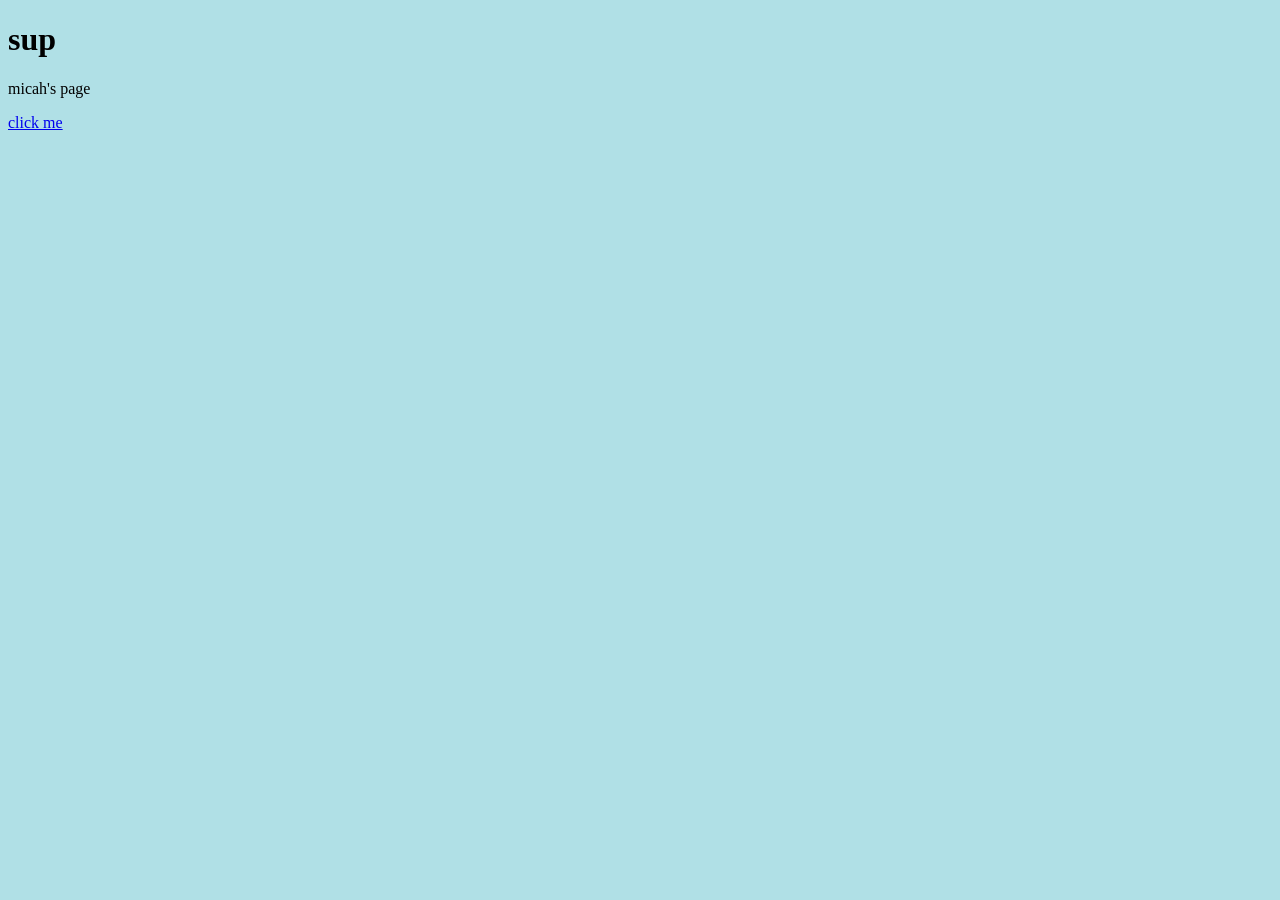
==== index.html @ 3bbbc45b "Update index.html" ====
<!DOCTYPE html>
<html lang="en">
    
<head>
    <meta charset="UTF-8">
    <meta name="viewport" content="width=device-width, initial-scale=1.0">
    <title>micah page</title>
    <link rel="icon" type="image/x-icon" href="images/nene.ico">
</head>

<body style="background-color:powderblue;">
    <h1>sup</h1>
    <p>micah's page</p>

    <a href="about.html">click me</a>

        <!-- BACKGROUND MUSIC -->
    <audio id="backgroundMusic" loop>
        <source src="audio/ddrhodes.mp3" type="audio/mpeg">
    </audio>

    <script>
        const music = document.getElementById("backgroundMusic");
        music.volume = 0.15;

        document.addEventListener("click", function() {
            music.play();
        }, { once: true });
    </script>
</body>

</html>
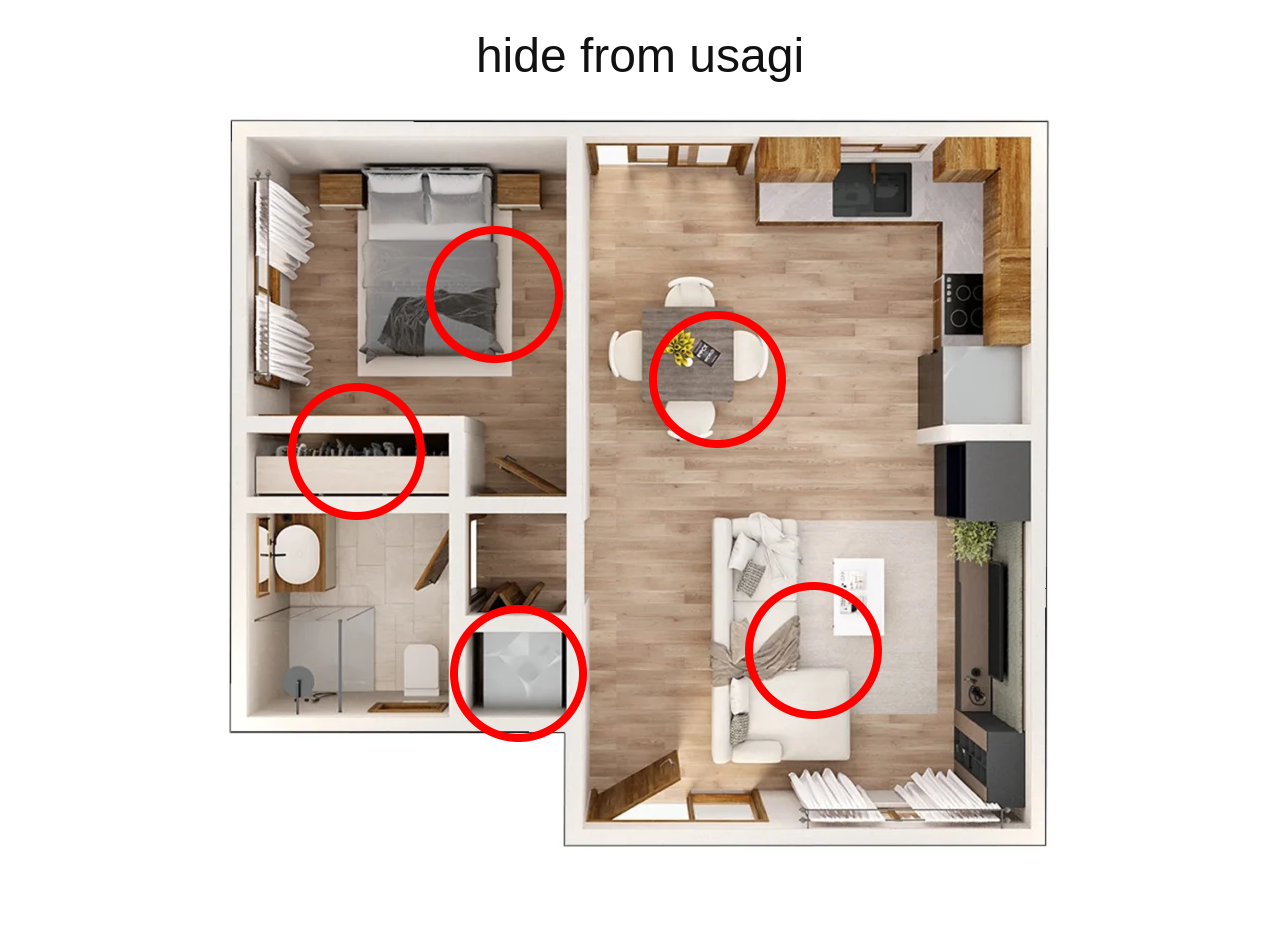
==== commit ff395328: "Update index.html" ====
--- a/index.html
+++ b/index.html
@@ -1,32 +1,143 @@
-<!DOCTYPE html>
+<!doctype html>
 <html lang="en">
-    
 <head>
-    <meta charset="UTF-8">
-    <meta name="viewport" content="width=device-width, initial-scale=1.0">
-    <title>micah page</title>
-    <link rel="icon" type="image/x-icon" href="images/nene.ico">
+  <meta charset="UTF-8">
+  <meta name="viewport" content="width=device-width, initial-scale=1.0">
+  <title>hide from usagi</title>
+
+  <style>
+    * {
+      box-sizing: border-box;
+    }
+
+    body {
+      margin: 0;
+      min-height: 100vh;
+      background: #fff;
+      color: #111;
+      font-family: Arial, sans-serif;
+    }
+
+    h1 {
+      margin: 28px 0 22px;
+      text-align: center;
+      font-size: clamp(1.8rem, 4vw, 3rem);
+      font-weight: 400;
+    }
+
+    .image-wrap {
+      position: relative;
+      width: min(842px, 94vw);
+      margin: 0 auto 28px;
+    }
+
+    .image-wrap img {
+      display: block;
+      width: 100%;
+      height: auto;
+    }
+
+    .circle {
+      position: absolute;
+      width: 15%;
+      aspect-ratio: 1;
+      border: 0;
+      background: transparent;
+      cursor: pointer;
+    }
+
+    .circle::after {
+      position: absolute;
+      top: 50%;
+      width: max-content;
+      padding: 5px 9px;
+      color: #111;
+      background: #fff;
+      font-size: 1rem;
+      opacity: 0;
+      pointer-events: none;
+      transition: opacity 0.15s ease;
+    }
+
+    .circle:hover::after,
+    .circle:focus-visible::after {
+      opacity: 1;
+    }
+
+    .circle:focus-visible {
+      outline: 2px solid #111;
+      outline-offset: 3px;
+    }
+
+    .circle-1 {
+      left: 24%;
+      top: 16%;
+    }
+
+    .circle-2 {
+      left: 51%;
+      top: 27%;
+    }
+
+    .circle-3 {
+      left: 8%;
+      top: 39%;
+    }
+
+    .circle-4 {
+      left: 27%;
+      top: 67%;
+    }
+
+    .circle-5 {
+      left: 63%;
+      top: 65%;
+    }
+
+    .circle-1::after,
+    .circle-2::after,
+    .circle-4::after {
+      left: calc(100% + 12px);
+    }
+
+    .circle-3::after,
+    .circle-5::after {
+      right: calc(100% + 12px);
+    }
+
+    .circle-1::after {
+      content: "circle 1";
+    }
+
+    .circle-2::after {
+      content: "circle 2";
+    }
+
+    .circle-3::after {
+      content: "circle 3";
+    }
+
+    .circle-4::after {
+      content: "circle 4";
+    }
+
+    .circle-5::after {
+      content: "circle 5";
+    }
+  </style>
 </head>
 
-<body style="background-color:powderblue;">
-    <h1>sup</h1>
-    <p>micah's page</p>
+<body>
+  <h1>hide from usagi</h1>
 
-    <a href="about.html">click me</a>
+  <div class="image-wrap">
+    <img src="images/house1.png" alt="Floor plan with five red circles">
 
-        <!-- BACKGROUND MUSIC -->
-    <audio id="backgroundMusic" loop>
-        <source src="audio/ddrhodes.mp3" type="audio/mpeg">
-    </audio>
-
-    <script>
-        const music = document.getElementById("backgroundMusic");
-        music.volume = 0.15;
-
-        document.addEventListener("click", function() {
-            music.play();
-        }, { once: true });
-    </script>
+    <a class="circle circle-1" href="#circle-1" aria-label="Circle 1"></a>
+    <a class="circle circle-2" href="#circle-2" aria-label="Circle 2"></a>
+    <a class="circle circle-3" href="#circle-3" aria-label="Circle 3"></a>
+    <a class="circle circle-4" href="#circle-4" aria-label="Circle 4"></a>
+    <a class="circle circle-5" href="#circle-5" aria-label="Circle 5"></a>
+  </div>
 </body>
-
 </html>
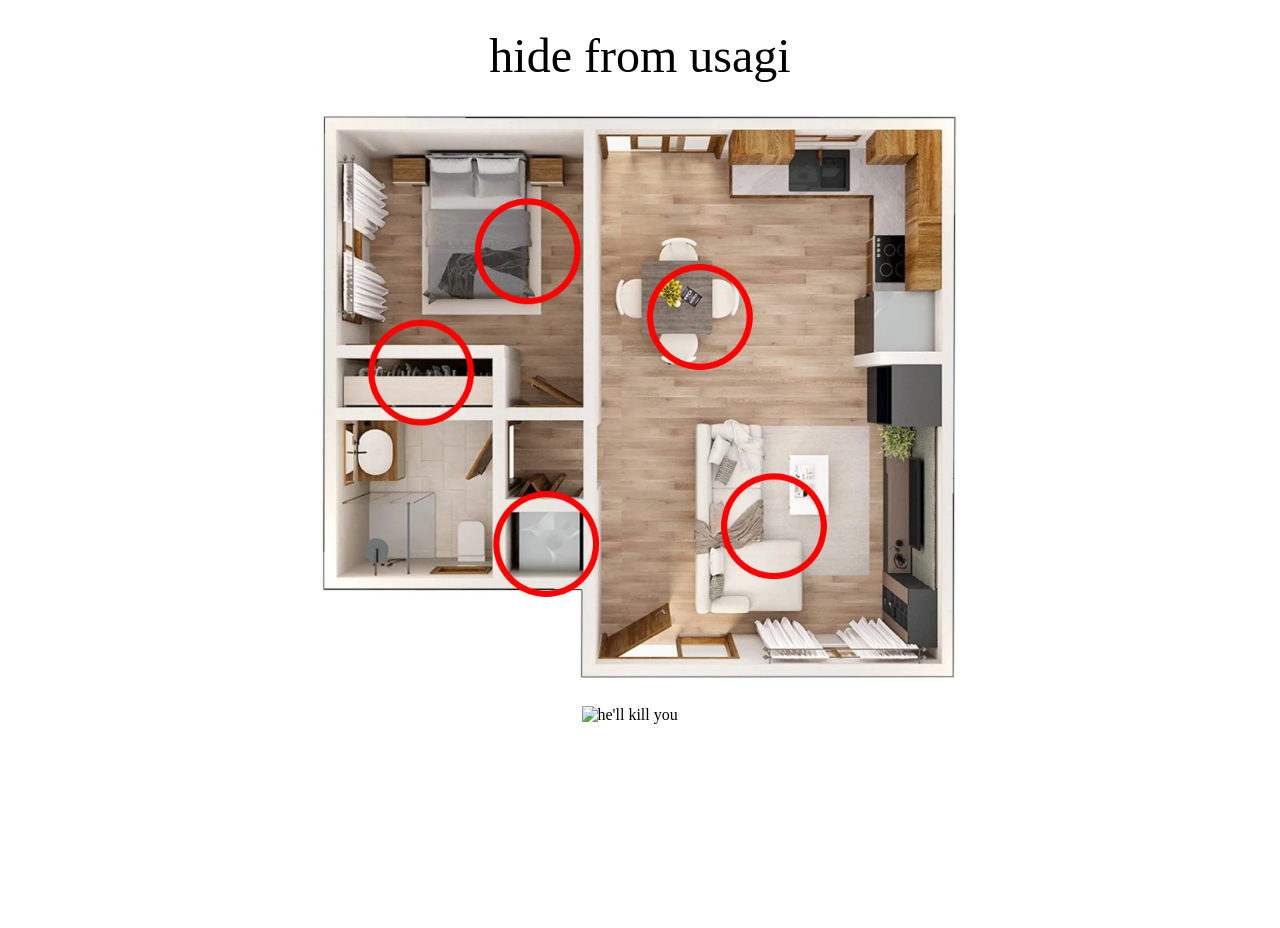
==== commit 42674177: "Update index.html" ====
--- a/index.html
+++ b/index.html
@@ -13,9 +13,6 @@
     body {
       margin: 0;
       min-height: 100vh;
-      background: #fff;
-      color: #111;
-      font-family: Arial, sans-serif;
     }
 
     h1 {
@@ -26,15 +23,25 @@
     }
 
     .image-wrap {
-      position: relative;
-      width: min(842px, 94vw);
+      width: min(650px, 82vw);
       margin: 0 auto 28px;
     }
 
-    .image-wrap img {
+    .map-wrap {
+      position: relative;
+    }
+
+    .map-wrap > img {
       display: block;
       width: 100%;
       height: auto;
+    }
+
+    .image-wrap img.fatsagi {
+      display: block;
+      width: 18%;
+      height: auto;
+      margin: 18px auto 0;
     }
 
     .circle {
@@ -56,7 +63,7 @@
       font-size: 1rem;
       opacity: 0;
       pointer-events: none;
-      transition: opacity 0.15s ease;
+      transition: none;
     }
 
     .circle:hover::after,
@@ -106,23 +113,23 @@
     }
 
     .circle-1::after {
-      content: "circle 1";
+      content: "hide under the bed";
     }
 
     .circle-2::after {
-      content: "circle 2";
+      content: "hide under the table";
     }
 
     .circle-3::after {
-      content: "circle 3";
+      content: "hide in the closet";
     }
 
     .circle-4::after {
-      content: "circle 4";
+      content: "hide in the washer/dryer";
     }
 
     .circle-5::after {
-      content: "circle 5";
+      content: "hide under the couch";
     }
   </style>
 </head>
@@ -131,13 +138,17 @@
   <h1>hide from usagi</h1>
 
   <div class="image-wrap">
-    <img src="images/house1.png" alt="Floor plan with five red circles">
+    <div class="map-wrap">
+      <img src="images/house1.png">
 
-    <a class="circle circle-1" href="#circle-1" aria-label="Circle 1"></a>
-    <a class="circle circle-2" href="#circle-2" aria-label="Circle 2"></a>
-    <a class="circle circle-3" href="#circle-3" aria-label="Circle 3"></a>
-    <a class="circle circle-4" href="#circle-4" aria-label="Circle 4"></a>
-    <a class="circle circle-5" href="#circle-5" aria-label="Circle 5"></a>
+      <a class="circle circle-1" href="#circle-1" aria-label="hide under the bed"></a>
+      <a class="circle circle-2" href="#circle-2" aria-label="hide under the table"></a>
+      <a class="circle circle-3" href="#circle-3" aria-label="hide in the closet"></a>
+      <a class="circle circle-4" href="#circle-4" aria-label="hide in the washer/dryer"></a>
+      <a class="circle circle-5" href="#circle-5" aria-label="hide under the couch"></a>
+    </div>
+
+    <img class="fatsagi" src="fatsagi.png" alt="he'll kill you">
   </div>
 </body>
 </html>
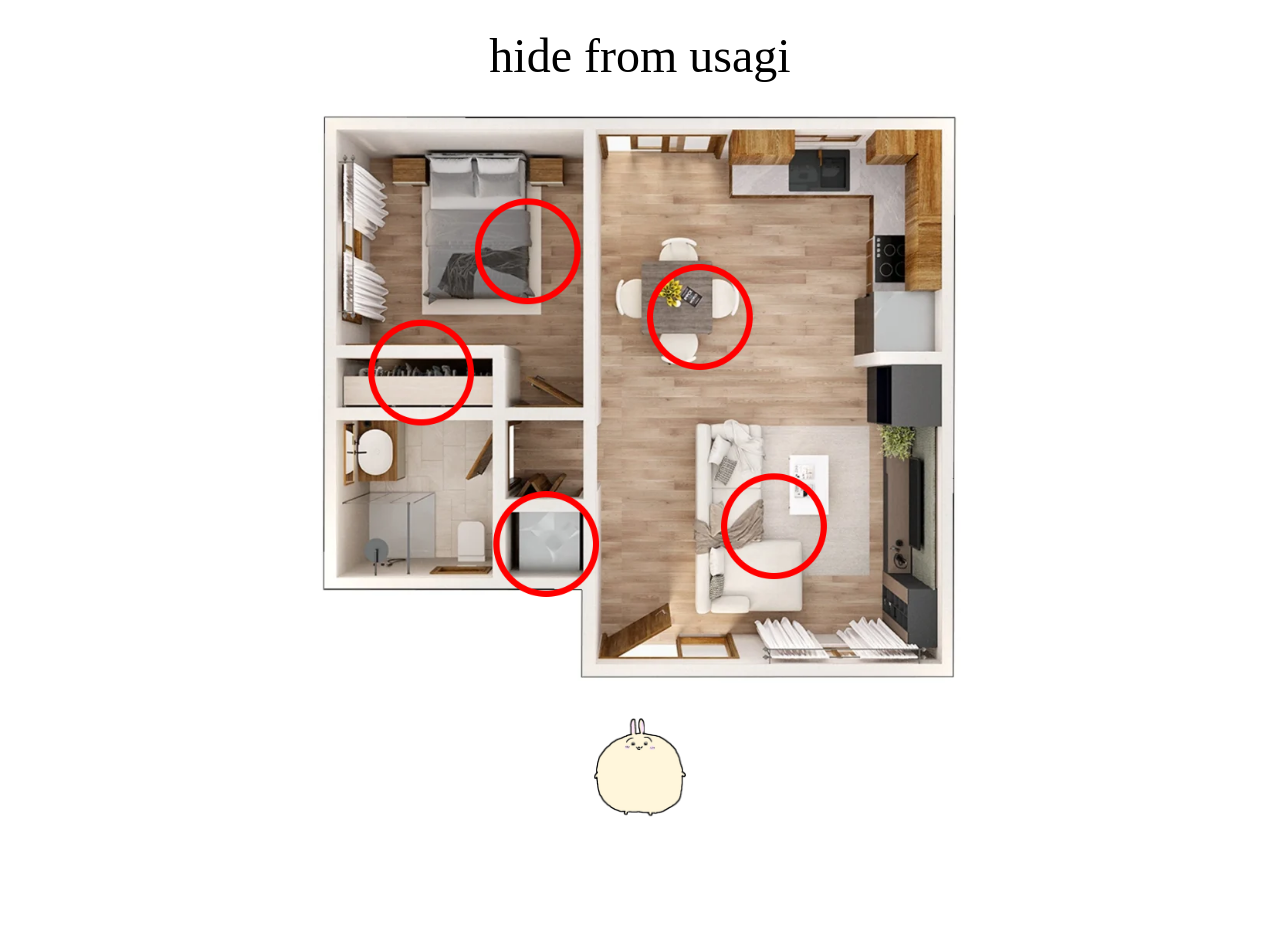
==== commit aadac332: "Update index.html" ====
--- a/index.html
+++ b/index.html
@@ -148,7 +148,7 @@
       <a class="circle circle-5" href="#circle-5" aria-label="hide under the couch"></a>
     </div>
 
-    <img class="fatsagi" src="fatsagi.png" alt="he'll kill you">
+    <img class="fatsagi" src="images/fatsagi.png" alt="he'll do it to you">
   </div>
 </body>
 </html>
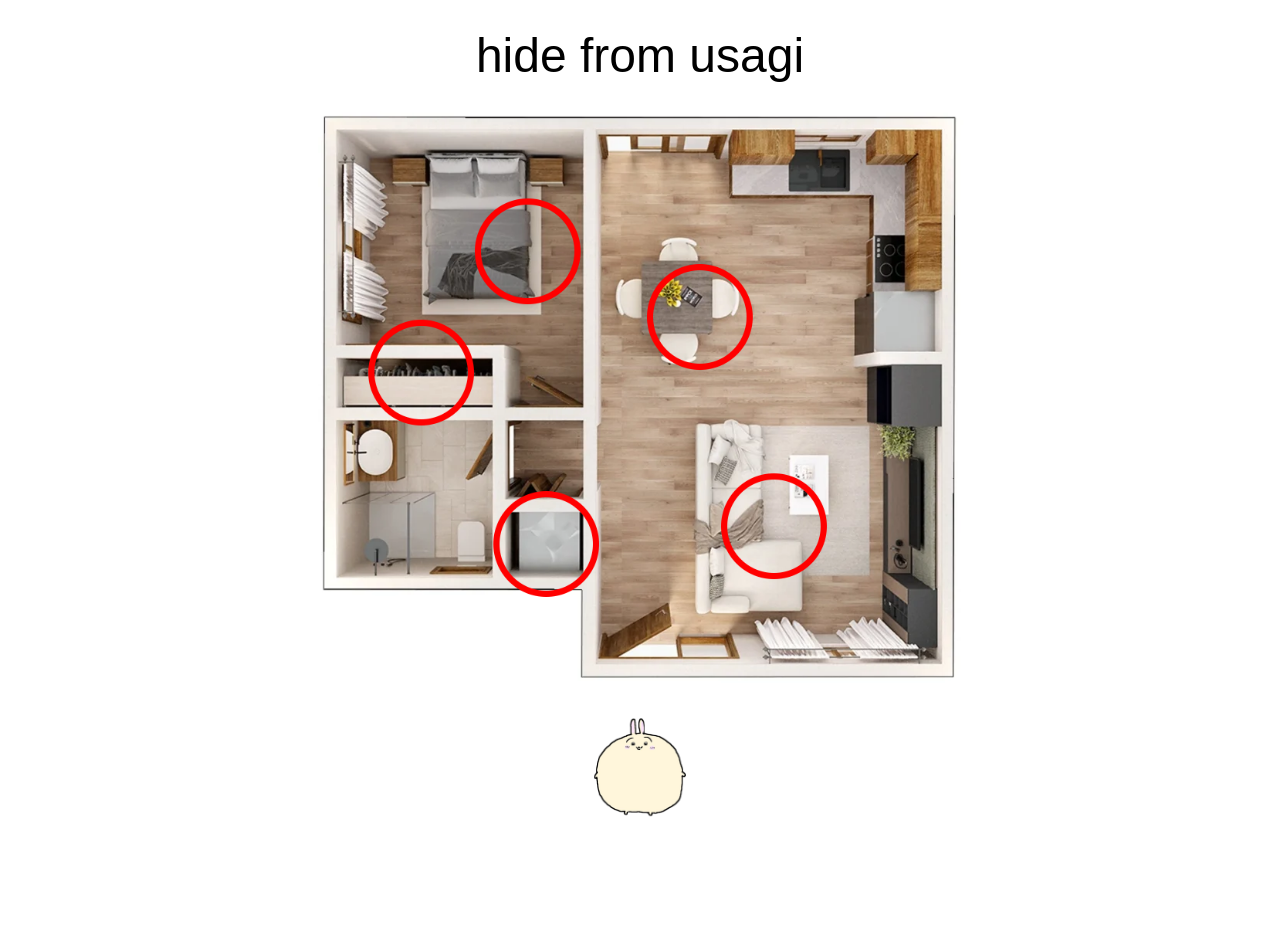
==== commit 80785995: "Update index.html" ====
--- a/index.html
+++ b/index.html
@@ -13,6 +13,7 @@
     body {
       margin: 0;
       min-height: 100vh;
+      font-family: Arial, sans-serif;
     }
 
     h1 {
